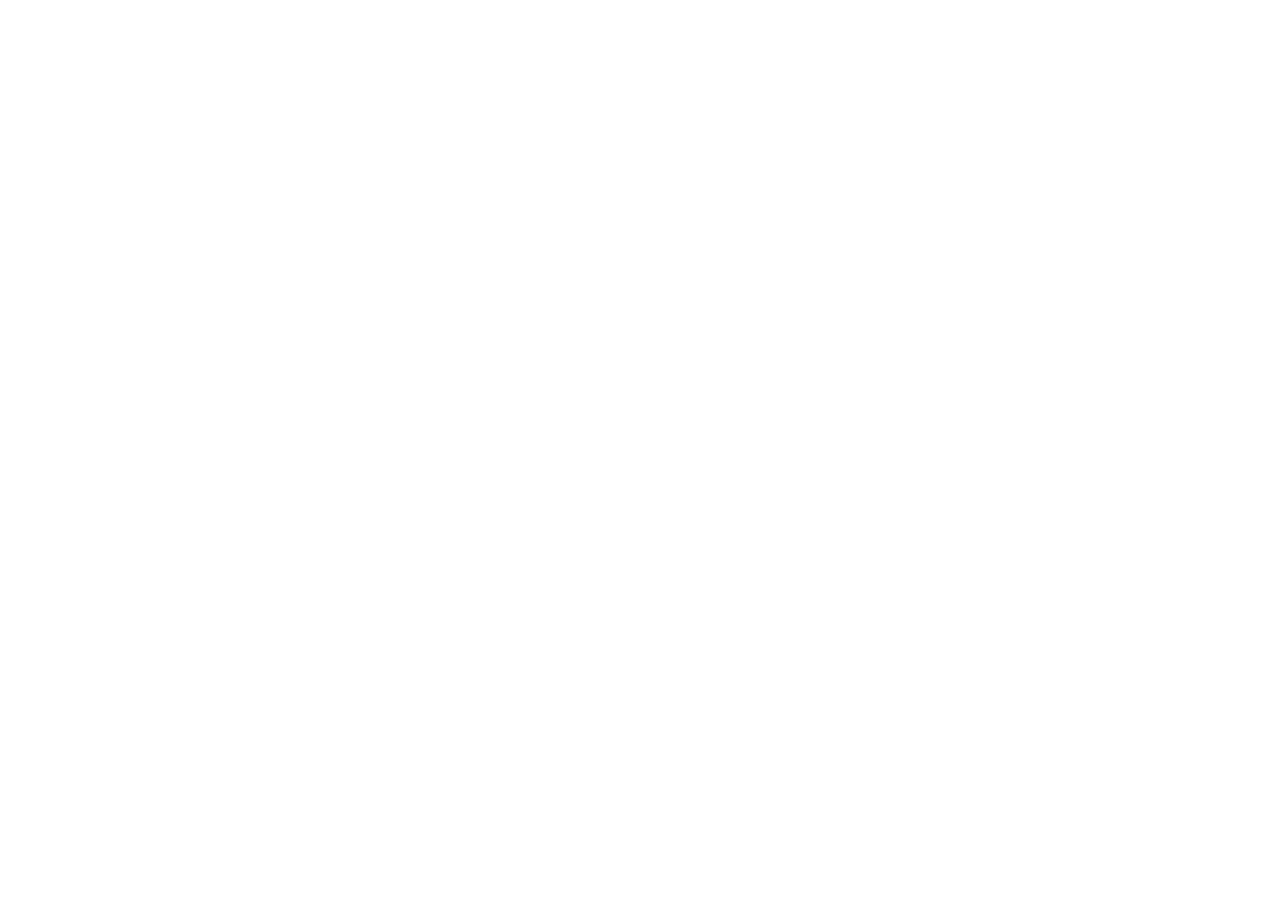
==== cv.html @ f5ee952f "Add files via upload" ====
<!DOCTYPE html>
<html lang="en">
<head>
<meta charset="utf-8">
<meta name="viewport" content="width=device-width, initial-scale=1">
<title>CV · Teedharma Somsuk</title>
<meta name="description" content="Finance student at Wuhan University building DCFs, comps, LBOs and M&A models on real companies.">
<link rel="preconnect" href="https://fonts.googleapis.com">
<link rel="preconnect" href="https://fonts.gstatic.com" crossorigin>
<link href="https://fonts.googleapis.com/css2?family=Lora:ital,wght@0,400..700;1,400..700&family=Source+Sans+3:wght@400;600;700&display=swap" rel="stylesheet">
<link rel="stylesheet" href="assets/style.css">
</head>
<body>
  <main class="main">
    <div id="cvpage"></div>
  </main>
  <script src="content.js"></script>
  <script src="assets/site.js"></script>
</body>
</html>
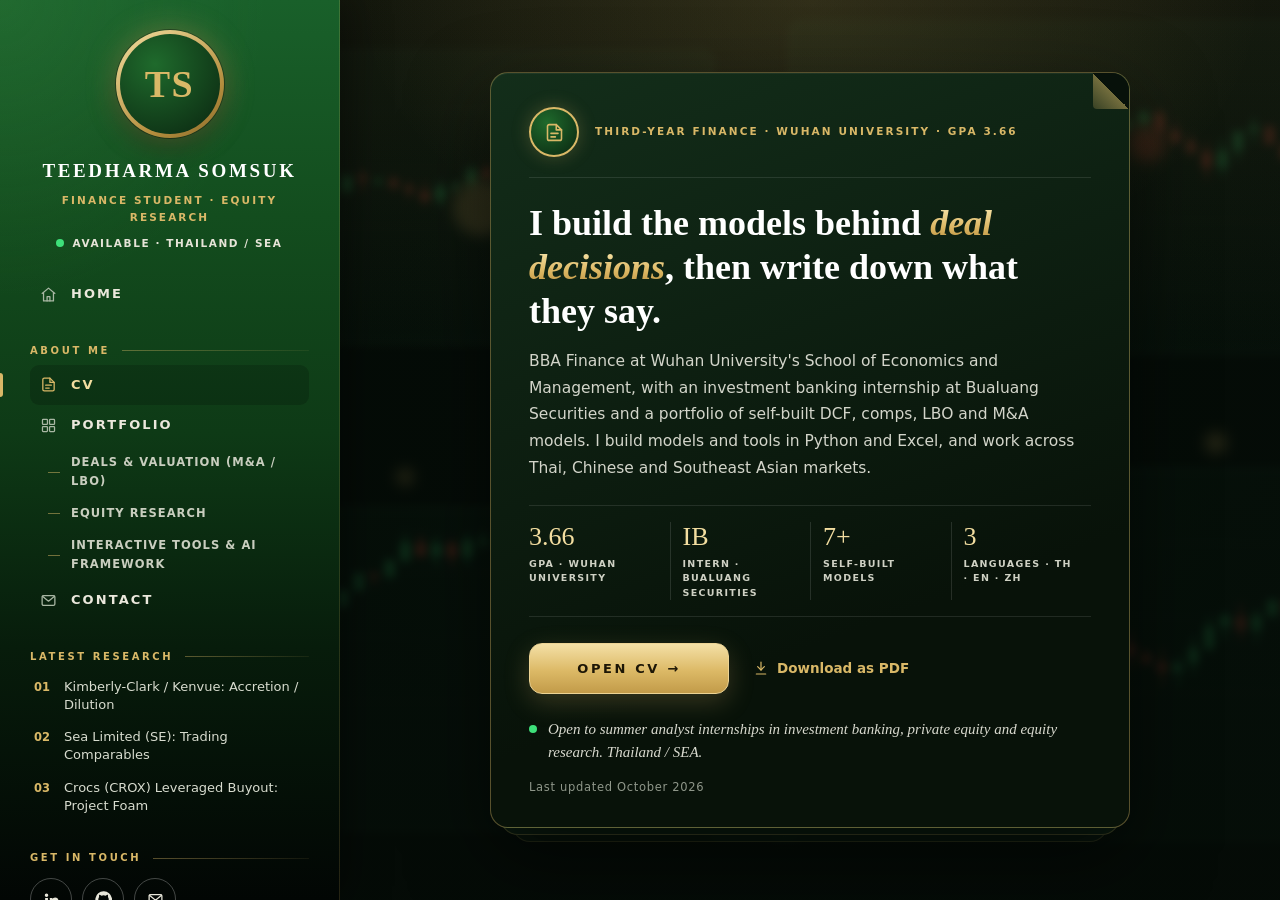
==== commit 0544e78b: "Add files via upload" ====
--- a/cv.html
+++ b/cv.html
@@ -8,13 +8,13 @@
 <link rel="preconnect" href="https://fonts.googleapis.com">
 <link rel="preconnect" href="https://fonts.gstatic.com" crossorigin>
 <link href="https://fonts.googleapis.com/css2?family=Lora:ital,wght@0,400..700;1,400..700&family=Source+Sans+3:wght@400;600;700&display=swap" rel="stylesheet">
-<link rel="stylesheet" href="assets/style.css">
+<link rel="stylesheet" href="style.css">
 </head>
 <body>
   <main class="main">
     <div id="cvpage"></div>
   </main>
   <script src="content.js"></script>
-  <script src="assets/site.js"></script>
+  <script src="site.js"></script>
 </body>
 </html>
--- a/style.css
+++ b/style.css
@@ -0,0 +1,237 @@
+/* ============ Design tokens ============ */
+:root{
+  --side-w: 340px;
+  --bg: #07110a;
+  --gold: #d9b867;
+  --gold-hi: #f3dea0;
+  --gold-deep: #b48d3d;
+  --text: #ece9de;
+  --grey: #c4c6bb;
+  --dim: #8f978a;
+  --line: rgba(217,184,103,.30);
+  --edge: rgba(255,255,255,.17);
+  --glass: rgba(5,13,8,.58);
+  --green-dot: #3ee07a;
+  --serif: "Lora", Georgia, serif;
+  --sans: "Source Sans 3", "Segoe UI", system-ui, sans-serif;
+}
+*{box-sizing:border-box}
+html{scroll-behavior:smooth}
+body{margin:0;background:var(--bg);color:var(--text);font-family:var(--sans);font-size:17px;line-height:1.6;-webkit-font-smoothing:antialiased;overflow-x:hidden}
+a{color:inherit;text-decoration:none}
+b{font-weight:700;color:#fff}
+b.g{color:var(--gold)}
+::selection{background:rgba(217,184,103,.35)}
+
+/* ============ Sidebar ============ */
+.sidebar{
+  position:fixed;inset:0 auto 0 0;width:var(--side-w);z-index:40;
+  padding:30px 30px 26px;overflow-y:auto;scrollbar-width:thin;scrollbar-color:rgba(217,184,103,.35) transparent;
+  background:
+    radial-gradient(130% 55% at 0% 0%, rgba(62,140,68,.22), transparent 60%),
+    linear-gradient(180deg,#19602a 0%,#134d1e 24%,#0e3a16 48%,#071c0b 72%,#020604 100%);
+  border-right:1px solid rgba(217,184,103,.16);
+  box-shadow:6px 0 40px rgba(0,0,0,.45);
+}
+.sidebar::-webkit-scrollbar{width:6px}
+.sidebar::-webkit-scrollbar-thumb{background:rgba(217,184,103,.3);border-radius:6px}
+
+.avatar{width:108px;height:108px;margin:0 auto;border-radius:50%;padding:4px;
+  background:linear-gradient(145deg,var(--gold-hi),var(--gold-deep) 70%,#8a6a2a);
+  box-shadow:0 0 0 1px rgba(0,0,0,.35),0 0 30px rgba(217,184,103,.38),0 10px 24px rgba(0,0,0,.45)}
+.avatar img,.avatar .mono{width:100%;height:100%;border-radius:50%;object-fit:cover;display:block}
+.avatar .mono{display:grid;place-items:center;background:radial-gradient(circle at 35% 30%,#1f6a2c,#0a2510);
+  font-family:var(--serif);font-weight:700;font-size:38px;color:var(--gold);letter-spacing:.04em}
+
+.sname{margin:18px 0 6px;text-align:center;font-family:var(--serif);font-weight:700;font-size:19px;letter-spacing:.14em;text-transform:uppercase;color:#fff}
+.srole{text-align:center;font-size:10.5px;font-weight:700;letter-spacing:.2em;text-transform:uppercase;color:var(--gold)}
+.sstatus{display:flex;justify-content:center;align-items:center;gap:8px;margin-top:9px;font-size:10.5px;font-weight:700;letter-spacing:.15em;text-transform:uppercase;color:#e6e4d8}
+.dot{width:8px;height:8px;border-radius:50%;background:var(--green-dot);box-shadow:0 0 0 0 rgba(62,224,122,.6);animation:pulse 2.4s infinite;flex:none}
+@keyframes pulse{0%{box-shadow:0 0 0 0 rgba(62,224,122,.55)}70%{box-shadow:0 0 0 8px rgba(62,224,122,0)}100%{box-shadow:0 0 0 0 rgba(62,224,122,0)}}
+
+.glabel{display:flex;align-items:center;gap:12px;margin:28px 0 6px;font-size:10px;font-weight:700;letter-spacing:.26em;text-transform:uppercase;color:var(--gold)}
+.glabel::after{content:"";flex:1;height:1px;background:linear-gradient(90deg,rgba(217,184,103,.4),rgba(217,184,103,.08))}
+
+.snav{list-style:none;margin:0;padding:0}
+.snav a{position:relative;display:flex;align-items:center;gap:14px;padding:10px 10px;border-radius:9px;
+  font-size:13px;font-weight:700;letter-spacing:.16em;text-transform:uppercase;color:#ebe8dc;transition:background .2s,color .2s}
+.snav a svg{width:17px;height:17px;flex:none;color:#a9b7a4;transition:color .2s}
+.snav a:hover{background:rgba(255,255,255,.06);color:var(--gold-hi)}
+.snav a:hover svg{color:var(--gold)}
+.snav a.active{color:var(--gold-hi);background:rgba(0,0,0,.18)}
+.snav a.active svg{color:var(--gold)}
+.snav a.active::before{content:"";position:absolute;left:-30px;top:8px;bottom:8px;width:3px;border-radius:0 3px 3px 0;background:var(--gold)}
+.snav .home{margin-top:22px}
+.snav .sub a{padding:7px 10px 7px 41px;font-size:11.5px;letter-spacing:.09em;color:#c9cebf;font-weight:600}
+.snav .sub a::after{content:"";position:absolute;left:18px;top:50%;width:12px;height:1px;background:rgba(217,184,103,.5)}
+.snav .sub:first-of-type a{margin-top:-2px}
+.snav .soon{margin-left:auto;font-size:9px;letter-spacing:.14em;padding:2px 7px;border:1px solid var(--line);border-radius:20px;color:var(--gold)}
+
+.latest{list-style:none;margin:6px 0 0;padding:0}
+.latest li a{display:flex;gap:12px;padding:7px 4px;font-size:13px;line-height:1.4;color:#d8dccf;border-radius:6px;transition:color .2s}
+.latest li a:hover{color:var(--gold-hi)}
+.latest .n{flex:none;width:18px;font-weight:700;font-size:11.5px;color:var(--gold);padding-top:1px}
+
+.social{display:flex;gap:10px;margin-top:12px}
+.social a{width:42px;height:42px;display:grid;place-items:center;border-radius:50%;border:1px solid rgba(255,255,255,.26);color:#e8e6da;transition:all .2s}
+.social a:hover{border-color:var(--gold);color:var(--gold);background:rgba(217,184,103,.08)}
+.social svg{width:17px;height:17px}
+.scopy{margin-top:22px;font-size:11px;color:#6f7a6b;letter-spacing:.04em}
+
+/* ============ Main + backdrop ============ */
+.main{margin-left:var(--side-w);position:relative;min-height:100vh}
+.backdrop{position:fixed;inset:0 0 0 var(--side-w);z-index:-1;overflow:hidden;background:#07110a}
+.backdrop svg.chart{position:absolute;inset:-4%;width:108%;height:108%;filter:blur(4px);opacity:.9}
+.backdrop .bokeh{position:absolute;border-radius:50%;filter:blur(7px);opacity:.6;animation:drift 18s ease-in-out infinite alternate}
+@keyframes drift{to{transform:translate(18px,-22px)}}
+.backdrop::after{content:"";position:absolute;inset:0;
+  background:
+    radial-gradient(60% 40% at 50% 0%,rgba(226,186,98,.14),rgba(226,186,98,.05) 55%,transparent 80%),
+    linear-gradient(180deg,rgba(217,176,90,.07),rgba(217,176,90,0) 40%),
+    radial-gradient(70% 60% at 50% 42%,rgba(4,10,6,.5),rgba(4,10,6,.74) 80%),
+             linear-gradient(180deg,rgba(4,10,6,.1),rgba(4,10,6,.45))}
+
+.wrap{max-width:1120px;margin:0 auto;padding:0 48px}
+.screen{min-height:100vh;display:flex;flex-direction:column;justify-content:center;padding:56px 0;text-align:center}
+
+/* eyebrow with gold rules */
+.eyebrow{display:inline-flex;align-items:center;gap:16px;font-size:12px;font-weight:700;letter-spacing:.3em;text-transform:uppercase;color:var(--gold)}
+.eyebrow::before,.eyebrow::after{content:"";width:38px;height:1px;background:var(--gold);opacity:.8}
+
+/* ============ Hero ============ */
+.hero h1{margin:22px 0 0;font-family:var(--serif);font-weight:700;font-size:clamp(42px,5.4vw,80px);line-height:1.04;color:#fff;letter-spacing:-.005em}
+.hero h1 em{display:block;font-style:italic;padding-bottom:.08em;
+  background:linear-gradient(180deg,#f7e4a9 10%,#dcb763 55%,#b98f3e 100%);-webkit-background-clip:text;background-clip:text;color:transparent}
+.divider{display:flex;align-items:center;justify-content:center;gap:14px;margin:18px auto 22px}
+.divider::before,.divider::after{content:"";width:80px;height:1px;background:rgba(217,184,103,.55)}
+.divider i{width:6px;height:6px;background:var(--gold);transform:rotate(45deg)}
+.lead{max-width:760px;margin:0 auto;font-size:19px;line-height:1.72;color:#dcdcd0}
+
+.pill{display:inline-flex;align-items:center;gap:10px;margin:30px auto 0;padding:9px 18px;border:1px solid rgba(217,184,103,.45);border-radius:40px;
+  background:rgba(0,0,0,.35);font-size:14px;font-weight:600;color:#f1ecd9}
+
+.stats{display:inline-grid;grid-template-columns:repeat(4,1fr);margin:26px auto 0;padding:24px 10px;border:1px solid var(--edge);border-radius:18px;background:rgba(0,0,0,.38);backdrop-filter:blur(4px)}
+.stat{padding:0 26px;min-width:150px}
+.stat+.stat{border-left:1px solid rgba(255,255,255,.14)}
+.stat .v{font-family:var(--serif);font-size:42px;line-height:1.1;color:var(--gold-hi);font-weight:500}
+.stat .k{margin-top:8px;font-size:10.5px;font-weight:700;letter-spacing:.16em;text-transform:uppercase;color:#d8d9cd;line-height:1.5}
+
+.cta{display:flex;flex-wrap:wrap;justify-content:center;gap:14px;margin-top:30px}
+.btn{display:inline-flex;align-items:center;justify-content:center;gap:10px;min-width:150px;padding:17px 32px;border-radius:13px;
+  border:1px solid rgba(255,255,255,.3);background:rgba(0,0,0,.4);color:#fff;font-size:13px;font-weight:700;letter-spacing:.2em;text-transform:uppercase;transition:border-color .6s ease,background-color .6s ease,box-shadow .6s ease,transform .4s ease}
+.btn:hover{border-color:rgba(217,184,103,.75);background-color:rgba(60,72,30,.55);box-shadow:0 0 18px rgba(217,184,103,.12);transform:translateY(-1px)}
+.btn.gold{min-width:200px;border-color:#ecd394;color:#1d1606;background:linear-gradient(180deg,#f4e0a6 0%,#dcb966 55%,#c29b49 100%);box-shadow:0 8px 26px rgba(217,184,103,.22)}
+.btn.gold:hover{color:#1d1606;box-shadow:0 10px 32px rgba(217,184,103,.38)}
+.btn .soon{font-size:9px;letter-spacing:.12em;opacity:.7}
+
+.scrollhint{margin-top:56px;font-size:10.5px;letter-spacing:.3em;text-transform:uppercase;color:var(--dim)}
+.scrollhint span{display:block;width:1px;height:34px;margin:10px auto 0;background:linear-gradient(var(--gold),transparent);animation:hint 2s infinite}
+@keyframes hint{0%{transform:scaleY(0);transform-origin:top}50%{transform:scaleY(1);transform-origin:top}51%{transform-origin:bottom}100%{transform:scaleY(0);transform-origin:bottom}}
+
+/* ============ What I do ============ */
+.what h2{margin:22px auto 0;max-width:760px;font-family:var(--serif);font-weight:700;font-size:clamp(32px,3.6vw,46px);line-height:1.18;color:#fff}
+.what .sub{max-width:680px;margin:20px auto 0;font-size:18px;line-height:1.75;color:#dcdcd0}
+.cards{display:grid;grid-template-columns:repeat(3,1fr);gap:18px;margin-top:44px;text-align:left}
+.card{display:flex;flex-direction:column;padding:30px 26px 26px;border:1px solid var(--edge);border-radius:18px;background:var(--glass);backdrop-filter:blur(4px);transition:border-color .25s,transform .25s}
+.card:hover{border-color:rgba(217,184,103,.55);transform:translateY(-4px)}
+.card .num{font-size:13px;font-weight:700;letter-spacing:.24em;color:var(--gold)}
+.card h3{margin:10px 0 12px;font-family:var(--serif);font-weight:700;font-size:23px;line-height:1.25;color:#fff}
+.card p{margin:0 0 24px;font-size:15.5px;line-height:1.7;color:#d3d5ca}
+.card .more{margin-top:auto;font-size:12px;font-weight:700;letter-spacing:.22em;text-transform:uppercase;color:#f1ecd9;transition:color .2s}
+.card:hover .more{color:var(--gold-hi)}
+
+.closing{max-width:700px;margin:56px auto 0;padding-top:34px;border-top:1px solid rgba(255,255,255,.13);font-size:17px;line-height:1.75;color:#d8d9ce}
+.closing a{color:var(--gold-hi);font-weight:700;border-bottom:1px solid var(--gold);white-space:nowrap}
+.closing a:hover{color:#fff}
+
+.foot{padding:30px 0 40px;text-align:center;font-size:12px;color:#77806f}
+
+/* ============ Entrance animation ============ */
+.rise{opacity:0;transform:translateY(18px);transition:opacity .8s ease,transform .8s ease}
+.rise.in{opacity:1;transform:none}
+@media (prefers-reduced-motion:reduce){.rise{opacity:1;transform:none;transition:none}.backdrop .bokeh,.dot,.scrollhint span{animation:none}html{scroll-behavior:auto}}
+
+/* ============ Mobile ============ */
+.topbar{display:none}
+.scrim{display:none}
+@media (max-width:1100px){
+  .cards{grid-template-columns:1fr;max-width:560px;margin-left:auto;margin-right:auto}
+  .stats{grid-template-columns:repeat(2,1fr);row-gap:22px}
+  .stat:nth-child(3){border-left:0}
+}
+@media (max-width:960px){
+  .sidebar{transform:translateX(-100%);transition:transform .3s ease}
+  body.menu-open .sidebar{transform:none}
+  .scrim{display:block;position:fixed;inset:0;z-index:35;background:rgba(0,0,0,.55);opacity:0;pointer-events:none;transition:opacity .3s}
+  body.menu-open .scrim{opacity:1;pointer-events:auto}
+  .main{margin-left:0}
+  .backdrop{left:0}
+  .topbar{display:flex;position:sticky;top:0;z-index:30;align-items:center;gap:12px;padding:12px 16px;
+    background:linear-gradient(90deg,#155520,#0a2a10);border-bottom:1px solid rgba(217,184,103,.2)}
+  .topbar .tmono{width:36px;height:36px;border-radius:50%;padding:2px;background:linear-gradient(145deg,var(--gold-hi),var(--gold-deep))}
+  .topbar .tmono img,.topbar .tmono .mono{width:100%;height:100%;border-radius:50%;object-fit:cover;display:grid;place-items:center;background:#0d3014;font-family:var(--serif);font-weight:700;font-size:13px;color:var(--gold)}
+  .topbar .tname{font-family:var(--serif);font-weight:700;letter-spacing:.1em;text-transform:uppercase;font-size:14px;color:#fff}
+  .topbar button{margin-left:auto;width:42px;height:42px;border-radius:10px;border:1px solid rgba(255,255,255,.25);background:rgba(0,0,0,.25);color:#fff;display:grid;place-items:center;cursor:pointer}
+  .wrap{padding:0 16px}
+  .screen{min-height:auto;padding:56px 0}
+  .lead{font-size:17.5px}
+  .stat{padding:0 12px;min-width:0}
+  .stat .v{font-size:32px}
+  .btn{min-width:0;flex:1 1 40%;padding:15px 18px}
+  .btn.gold{flex-basis:100%}
+  .scrollhint{display:none}
+}
+
+button.btn{font-family:inherit;cursor:pointer}
+
+/* ============ CV page ============ */
+.cvscreen{min-height:100vh;display:flex;align-items:center;justify-content:center;padding:64px 24px}
+.cvwrap{position:relative;width:min(640px,100%)}
+.paper{position:absolute;left:10px;right:10px;bottom:-7px;height:60px;border-radius:0 0 18px 18px;background:#0a1a0f;border:1px solid rgba(217,184,103,.22)}
+.paper.p2{left:22px;right:22px;bottom:-14px;opacity:.6}
+.cvcard{position:relative;padding:34px 38px 30px;border-radius:18px;border:1px solid rgba(217,184,103,.38);
+  background:linear-gradient(160deg,#132e1a,#081209 70%);box-shadow:0 30px 80px rgba(0,0,0,.55),inset 0 1px 0 rgba(255,255,255,.05);overflow:hidden}
+.cvcard .corner{position:absolute;top:0;right:0;width:36px;height:36px;background:linear-gradient(225deg,#07110a 50%,rgba(217,184,103,.5) 50%,rgba(217,184,103,.2));border-bottom-left-radius:4px}
+.cvtop{display:flex;align-items:center;gap:16px;padding-bottom:20px;border-bottom:1px solid rgba(255,255,255,.1)}
+.badge{flex:none;width:50px;height:50px;border-radius:50%;display:grid;place-items:center;color:var(--gold);
+  background:radial-gradient(circle at 35% 30%,#1f6a2c,#0a2510);border:2px solid var(--gold);box-shadow:0 0 18px rgba(217,184,103,.25)}
+.badge svg{width:21px;height:21px}
+.cveyebrow{font-size:10.5px;font-weight:700;letter-spacing:.2em;text-transform:uppercase;color:var(--gold);line-height:1.5}
+.cvcard h1{margin:24px 0 14px;font-family:var(--serif);font-weight:700;font-size:clamp(27px,3vw,36px);line-height:1.22;color:#fff}
+.cvcard h1 em{font-style:italic;background:linear-gradient(180deg,#f7e4a9 10%,#dcb763 60%,#b98f3e);-webkit-background-clip:text;background-clip:text;color:transparent}
+.cvtext{margin:0;font-size:15.5px;line-height:1.72;color:#d3d5ca}
+.cvstats{display:grid;grid-template-columns:repeat(4,1fr);margin:24px 0 26px;padding:16px 0;border-top:1px solid rgba(255,255,255,.1);border-bottom:1px solid rgba(255,255,255,.1)}
+.cvstats>div{padding:0 12px}
+.cvstats>div:first-child{padding-left:0}
+.cvstats>div+div{border-left:1px solid rgba(255,255,255,.12)}
+.cvstats .v{font-family:var(--serif);font-size:26px;line-height:1.15;color:var(--gold-hi)}
+.cvstats .k{margin-top:5px;font-size:9.5px;font-weight:700;letter-spacing:.14em;text-transform:uppercase;color:#cfd1c4;line-height:1.5}
+.cvactions{display:flex;align-items:center;gap:24px;flex-wrap:wrap}
+.cvpdf{display:inline-flex;align-items:center;gap:8px;font-size:13.5px;font-weight:600;color:var(--gold);transition:color .3s}
+.cvpdf:hover{color:var(--gold-hi)}
+.cvpdf svg{width:16px;height:16px}
+.cvnote{display:flex;gap:11px;align-items:flex-start;margin-top:24px;font-family:var(--serif);font-size:15px;line-height:1.55;color:#d8d9ce}
+.cvnote .dot{margin-top:7px}
+.cvupd{margin-top:14px;font-size:11.5px;letter-spacing:.06em;color:var(--dim)}
+
+/* ============ CV pop-up ============ */
+.modal{position:fixed;inset:0;z-index:100;display:flex;align-items:center;justify-content:center;padding:24px;
+  background:rgba(3,8,5,.55);backdrop-filter:blur(12px);-webkit-backdrop-filter:blur(12px);opacity:0;visibility:hidden;transition:opacity .35s ease,visibility .35s}
+.modal.open{opacity:1;visibility:visible}
+.sheet{position:relative;width:min(880px,100%);height:min(92vh,1150px);display:flex;flex-direction:column;border-radius:16px;overflow:hidden;
+  border:1px solid rgba(217,184,103,.45);background:#0b1710;box-shadow:0 40px 110px rgba(0,0,0,.65);transform:translateY(18px) scale(.98);transition:transform .35s ease}
+.modal.open .sheet{transform:none}
+.mbar{display:flex;align-items:center;gap:12px;padding:11px 12px 11px 20px;border-bottom:1px solid rgba(217,184,103,.25);
+  font-size:11.5px;font-weight:700;letter-spacing:.18em;text-transform:uppercase;color:var(--gold)}
+.mbar a{margin-left:auto;display:inline-flex;align-items:center;gap:7px;padding:8px 13px;border-radius:9px;border:1px solid rgba(255,255,255,.25);color:#ebe8dc;font-size:11px;transition:border-color .4s,background-color .4s}
+.mbar a svg{width:14px;height:14px}
+.mbar a:hover{border-color:rgba(217,184,103,.75);background-color:rgba(60,72,30,.55)}
+.mx{width:38px;height:38px;display:grid;place-items:center;border-radius:50%;border:1px solid rgba(255,255,255,.3);background:transparent;color:#fff;cursor:pointer;transition:border-color .4s,color .4s,background-color .4s}
+.mx:hover{border-color:var(--gold);color:var(--gold-hi);background-color:rgba(60,72,30,.55)}
+.sheet iframe{flex:1;width:100%;border:0;background:#525659}
+@media (max-width:700px){
+  .cvscreen{padding:40px 16px 56px;min-height:auto}
+  .cvcard{padding:26px 20px 24px}
+  .cvstats{grid-template-columns:repeat(2,1fr);row-gap:16px}
+  .cvstats>div:nth-child(3){border-left:0;padding-left:0}
+}
